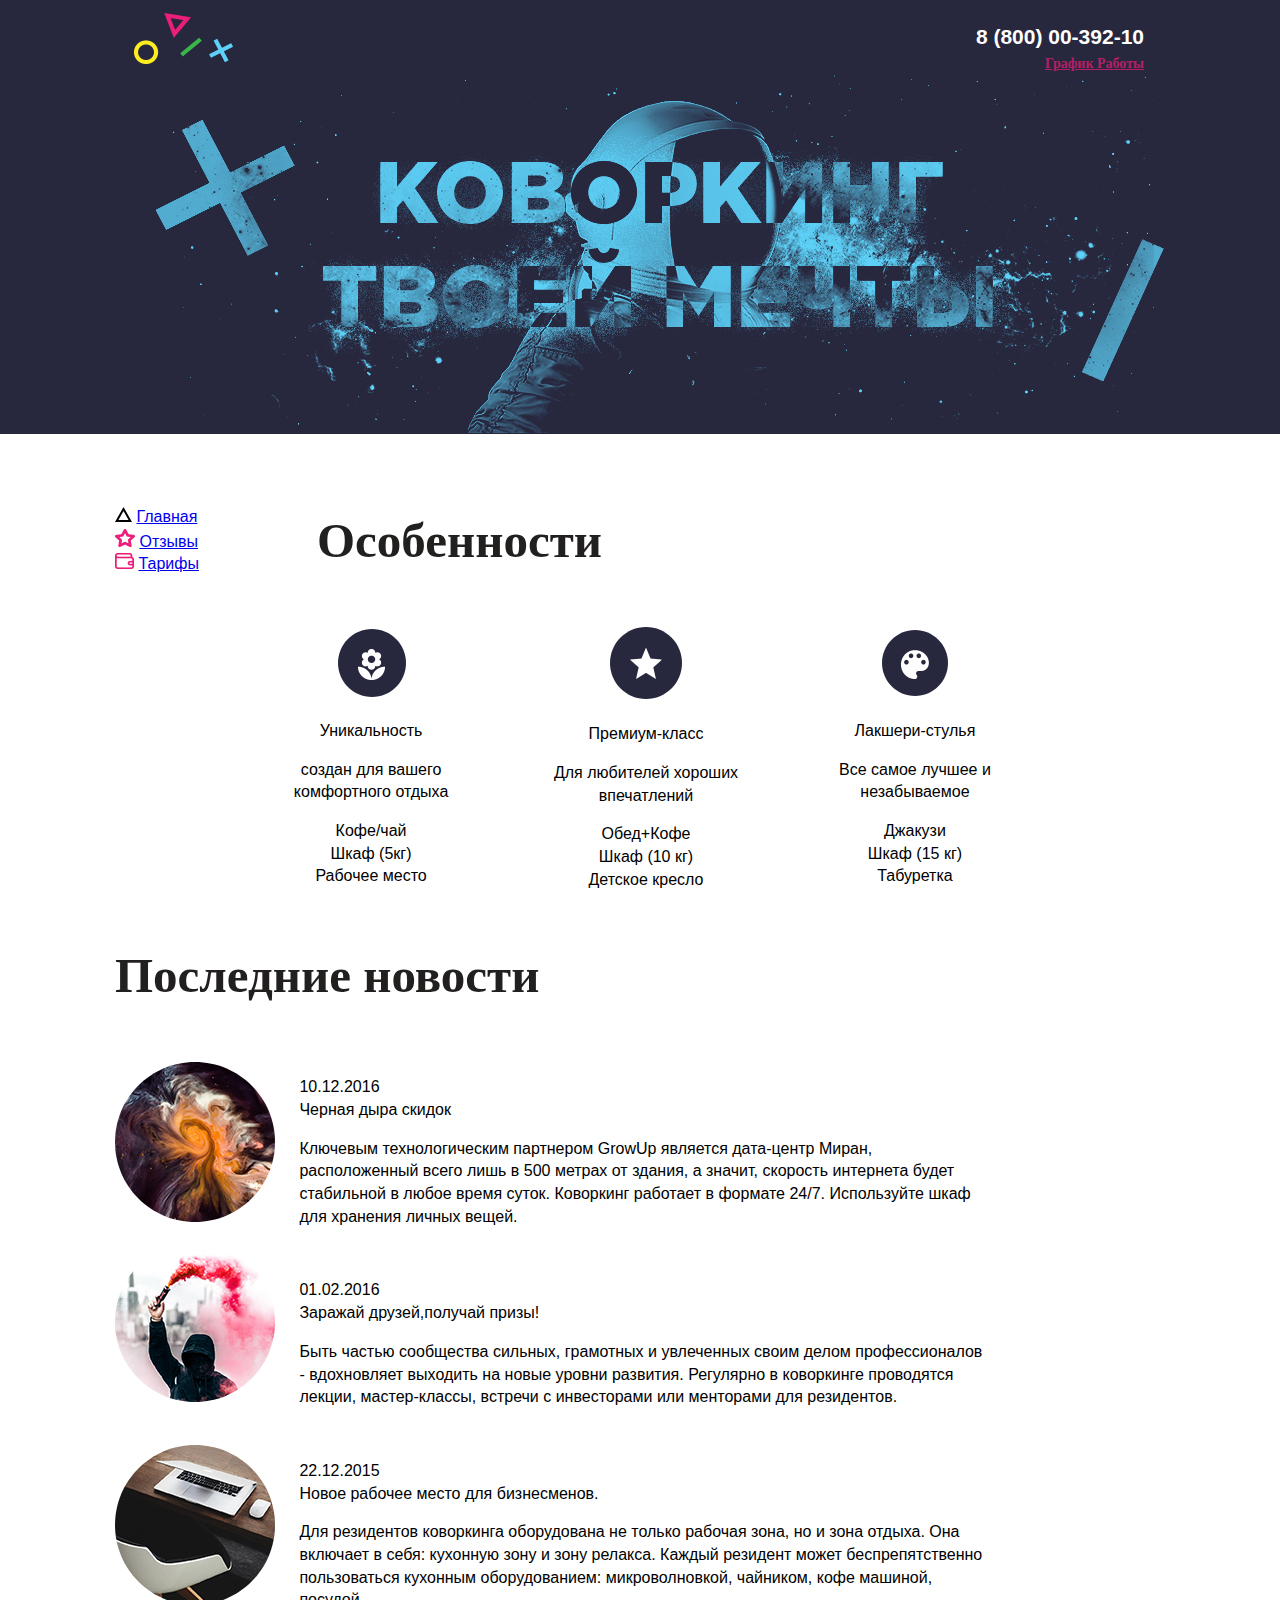
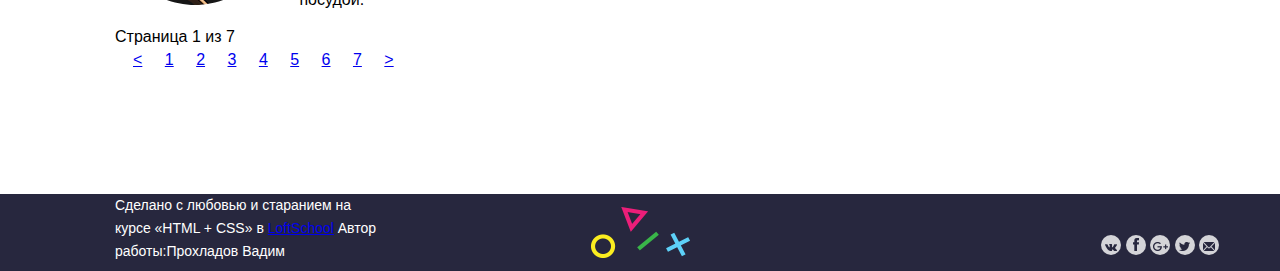
==== index.html @ b380d440 "first commit" ====
<!DOCTYPE html>
<html lang="en">
  <head>
    <meta charset="UTF-8" />
    <meta name="viewport" content="width=device-width, initial-scale=1.0" />
    <meta http-equiv="X-UA-Compatible" content="ie=edge" />
    <link rel="stylesheet" href="./css/main.css" />
    <title>Воркадиум</title>
  </head>

  <body>
    <div class="wrapper">
      <header class="header">
        <div class="container header__container">
          <a href="#" class="logo">
            <img class="logo__picture" src="./img/logo.png" alt="" />
          </a>
          <div class="banner">
            <img class="banner__img" src="./img/Banner.png" alt="" />
          </div>
          <div class="contacts">
            <a href="tel:+788000039210" class="contacts__phone"
              >8 (800) 00-392-10</a
            >
            <div class="contacts__wrap">
              <a class="contacts__schedule" href="">График Работы</a>
              <ul class="dropdown"></ul>
            </div>
          </div>
        </div>
      </header>
      <div class="maincontent">
        <div class="container">
          <div class="page-content">
            <div class="features">
              <p class="features__preview">Особенности</p>
              <div class="features__description">
                <div class="features__uniq">
                  <img class="uniq-icon" src="./img/flower (1).png" alt="" />
                  <p class="uniq-text">Уникальность</p>
                  <p>создан для вашего комфортного отдыха</p>
                  <ul class="uniq-list">
                    <li>Кофе/чай</li>
                    <li>Шкаф (5кг)</li>
                    <li>Рабочее место</li>
                  </ul>
                </div>
                <div class="features__prem">
                  <img class="prem-icon" src="./img/star (1).png" alt="" />
                  <p class="prem-text">Премиум-класс</p>
                  <p>Для любителей хороших впечатлений</p>
                  <ul class="prem-list">
                    <li>Обед+Кофе</li>
                    <li>Шкаф (10 кг)</li>
                    <li>Детское кресло</li>
                  </ul>
                </div>
                <div class="features__lux">
                  <img class="lux-icon" src="./img/palit.png" alt="" />
                  <p class="lux-text">Лакшери-стулья</p>
                  <p>Все самое лучшее и незабываемое</p>
                  <ul class="lux-list">
                    <li>Джакузи</li>
                    <li>Шкаф (15 кг)</li>
                    <li>Табуретка</li>
                  </ul>
                </div>
              </div>
            </div>
            <div class="news">
              <h4 class="news__title">Последние новости</h4>
              <ul class="news__list">
                <li class="news__item">
                  <div class="news__img">
                    <img src="/img/Layer_6.png" alt="" class="news__img-pic" />
                  </div>
                  <div class="news__desc">
                    <div class="news__date">10.12.2016</div>
                    <div class="news__preview">Черная дыра скидок</div>
                    <p class="news__desc-text">
                      Ключевым технологическим партнером GrowUp является
                      дата-центр Миран, расположенный всего лишь в 500 метрах от
                      здания, а значит, скорость интернета будет стабильной в
                      любое время суток. Коворкинг работает в формате 24/7.
                      Используйте шкаф для хранения личных вещей.
                    </p>
                  </div>
                </li>
                <li class="news__item">
                  <div class="news__img">
                    <img src="/img/Layer_7.png" alt="" class="news__img-pic" />
                  </div>
                  <div class="news__desc">
                    <div class="news__date">01.02.2016</div>
                    <div class="news__preview">
                      Заражай друзей,получай призы!
                    </div>
                    <p class="news__desc-text">
                      Быть частью сообщества сильных, грамотных и увлеченных
                      своим делом профессионалов - вдохновляет выходить на новые
                      уровни развития. Регулярно в коворкинге проводятся лекции,
                      мастер-классы, встречи с инвесторами или менторами для
                      резидентов.
                    </p>
                  </div>
                </li>
                <li class="news__item">
                  <div class="news_img">
                    <img src="/img/Layer_9.png" alt="" class="news__img-pic" />
                    <div class="news__desc">
                      <div class="news__date">22.12.2015</div>
                      <div class="news__preview">
                        Новое рабочее место для бизнесменов.
                      </div>
                      <p class="news__desc-text">
                        Для резидентов коворкинга оборудована не только рабочая
                        зона, но и зона отдыха. Она включает в себя: кухонную
                        зону и зону релакса. Каждый резидент может
                        беспрепятственно пользоваться кухонным оборудованием:
                        микроволновкой, чайником, кофе машиной, посудой.
                      </p>
                    </div>
                  </div>
                </li>
              </ul>
              <div class="pagination">
                <div class="paginations__display">Страница 1 из 7</div>
                <div class="pagination__control">
                  <ul class="pagination__pages">
                    <li class="pagination__pages-item"><a href="#" class="pagination__prev"> <</a></li>
                    <li class="pagination__pages-item">
                      <a href="#" class="pagination__link">1</a>
                    </li>
                    <li class="pagination__pages-item">
                      <a href="#" class="pagination__link">2</a>
                    </li>
                    <li class="pagination__pages-item">
                      <a href="#" class="pagination__link">3</a>
                    </li>
                    <li class="pagination__pages-item">
                      <a href="#" class="pagination__link">4</a>
                    </li>
                    <li class="pagination__pages-item">
                      <a href="#" class="pagination__link">5</a>
                    </li>
                    <li class="pagination__pages-item">
                      <a href="#" class="pagination__link">6</a>
                    </li>
                    <li class="pagination__pages-item">
                      <a href="#" class="pagination__link">7</a>
                    </li>
                    <li class="pagination__pages-item""><a href="#" class="pagination__next">></a></li>
                  </ul>
                  
                </div>
              </div>
            </div>
          </div>
          <div class="sidebar">
            <ul class="nav">
              <li class="nav__item">
                <img src="./img/main_icon.png" alt="" class="nav__item-pic" />
                <a href="#" class="nav__link">Главная</a>
              </li>
              <li class="nav__item">
                <img src="./img/feed_icon.png" alt="" class="nav__item-pic" />
                <a href="#" class="nav__link">Отзывы</a>
              </li>
              <li class="nav__item">
                <img src="./img/wallet_icon.png" alt="" class="nav__item-pic" />
                <a href="#" class="nav__link">Тарифы</a>
              </li>
            </ul>
          </div>
        </div>
      </div>
      <footer class="footer">
        <div class="container footer__container">
          <div class="footer__logo">
            <img src="./img/logo.png" alt="" class="footer__logo-pic" />
          </div>
          <div class="footer__author">
             <span class="footer__author-text">
                Сделано с любовью и старанием на курсе «HTML + CSS» в
                <a href="https://loftschool.com/">LoftSchool</a>
                Автор работы:<span>Прохладов Вадим</span>
             </span>
          </div>
          <div class="networks">
            <div class="networks__list">
              <a href="https://vk.com/take_me_from_earth" class="networks__link"
                ><img src="/img/vk.png" alt="" class="networks__pic"
              /></a>
            </div>
            <div class="networks__list">
              <a href="www.facebook.com" class="networks__link"
                ><img src="./img/fb.png" alt="" class="networks__pic"
              /></a>
            </div>
            <div class="networks__list">
              <a href="/plus.google.com" class="networks__link"
                ><img src="./img/google.png" alt="" class="networks__pic"
              /></a>
            </div>
            <div class="networks__list">
              <a href="twitter.com" class="networks__link"
                ><img src="./img/twitter.png" alt="" class="networks__pic"
              /></a>
            </div>
            <div class="networks__list">
              <a href="mail.google.com" class="networks__link"
                ><img src="./img/mail.png" alt="" class="networks__pic"
              /></a>
            </div>
          </div>
        </div>
      </footer>
    </div>
  </body>
</html>
---- css/main.css ----
@font-face {
    font-family: 'Gotham Pro';
    src: url('./fonts/subset-GothamPro-Light.woff2') format('woff2'),
        url('./fonts/subset-GothamPro-Light.woff') format('woff');
    font-weight: 300;
    font-style: normal;
}

@font-face {
    font-family: 'Gotham Pro';
    src: url('./fonts/subset-GothamPro-Bold.woff2') format('woff2'),
        url('./fonts/subset-GothamPro-Bold.woff') format('woff');
    font-weight: bold;
    font-style: normal;
}

@font-face {
    font-family: 'Gotham Pro';
    src: url('./fonts/subset-GothamPro-LightItalic.woff2') format('woff2'),
        url('./fonts/subset-GothamPro-LightItalic.woff') format('woff');
    font-weight: 300;
    font-style: italic;
}

body {
    margin: 0;
    font-family: 'Gotham Pro', Helvetica, sans-serif;
    line-height: 1.42;
}

ul {
    margin: 0;
    padding: 0;
}

ul li {
    list-style: none;
}

.wrapper {
    min-width: 1100px;
}

.container {
    width: 1050px;
    margin: 0 auto;
    -webkit-font-smoothing: antialiased;
    -moz-osx-font-smoothing: grayscale;
    position: relative;
}

.header {
    background: #27273e;
    margin-bottom: 72px;
}

.header__container {
    position: relative;
    height: 434px;
}

.logo {
    display: inline-block;
    position: absolute;
    left: 19px;
    top: 13px;
    z-index: 10;
}

.banner {
    position: absolute;
    top: 75px;
}

.contacts {
    position: absolute;
    right: 21px;
    top: 22px;
    text-align: right;
}


.contacts__phone {
    font-size: 21px;
    color: #fff;
    text-decoration: none;
    font-weight: bold;
    text-transform: uppercase;

}

.contacts__schedule {
    font-size: 14px;
    font-weight: bold;
    font-family: 'Open Sans';
    color: #ec1e79;
    opacity: .7;
    text-decoration: underline;
}


.features__description {
    text-align: center;
}


.features__preview {
    color: #221f1f;
    font-family: "Gotham Pro";
    font-size: 49px;
    font-weight: 700;
    margin-left: 202px;
}


.features__uniq {
    display: inline-block;
    width: 194px;
    vertical-align: middle;
}

.features__prem {
    display: inline-block;
    width: 207px;
    margin-left: 70px;
    vertical-align: middle;
}

.features__lux {
    display: inline-block;
    width: 182px;
    margin-left: 70px;
    vertical-align: middle;
}

.sidebar {
    display: inline-block;
    width: 20%;
    position: absolute;
    left: 0;
    top: 0;
}

.news {
    width: 880px;

}

.news__title {
    height: 40px;
    color: #221f1f;
    font-family: "Gotham Pro";
    font-size: 49px;
    font-weight: 700;
    line-height: 38px;
}

.news__img {
    display: inline-block;
    width: 160px;
    height: 160px;
}

.news__desc {
    display: inline-block;
    width: 685px;
    height: 166px;
    margin-left: 20px;
}

.pagination {
    margin-bottom: 123px;
}


.pagination__prev {
    display: inline-block;
}

.pagination__pages-item {
    display: inline-block;
    padding-left: 18px;
}


.footer {
    background: #27273e;
}

.footer__container {
    height: 77px;
    position: relative;
}

.networks {
    position: absolute;
    right: -54px;
    top: 41px;
    text-align: center;
}

.networks__list {
    display: inline-block;
    background: #d4d4d8;
    border-radius: 20px;
    -webkit-border-radius: 20px;
    -moz-border-radius: 20px;
    -ms-border-radius: 20px;
    -o-border-radius: 20px;
    ;
    width: 20px;
    height: 20px;
}

.footer__logo {
    position: absolute;
    width: 99px;
    height: 51px;
    top: 0;
    bottom: 0;
    margin: auto;
    position: absolute;
    left: 0;
    right: 0;
}

.footer__author {
    position: absolute;
    width: 264px;
    height: 48px;
    display: inline-block;
    

}

.footer__author-text {
    color: #ffff;
    font-size: 14px;
}
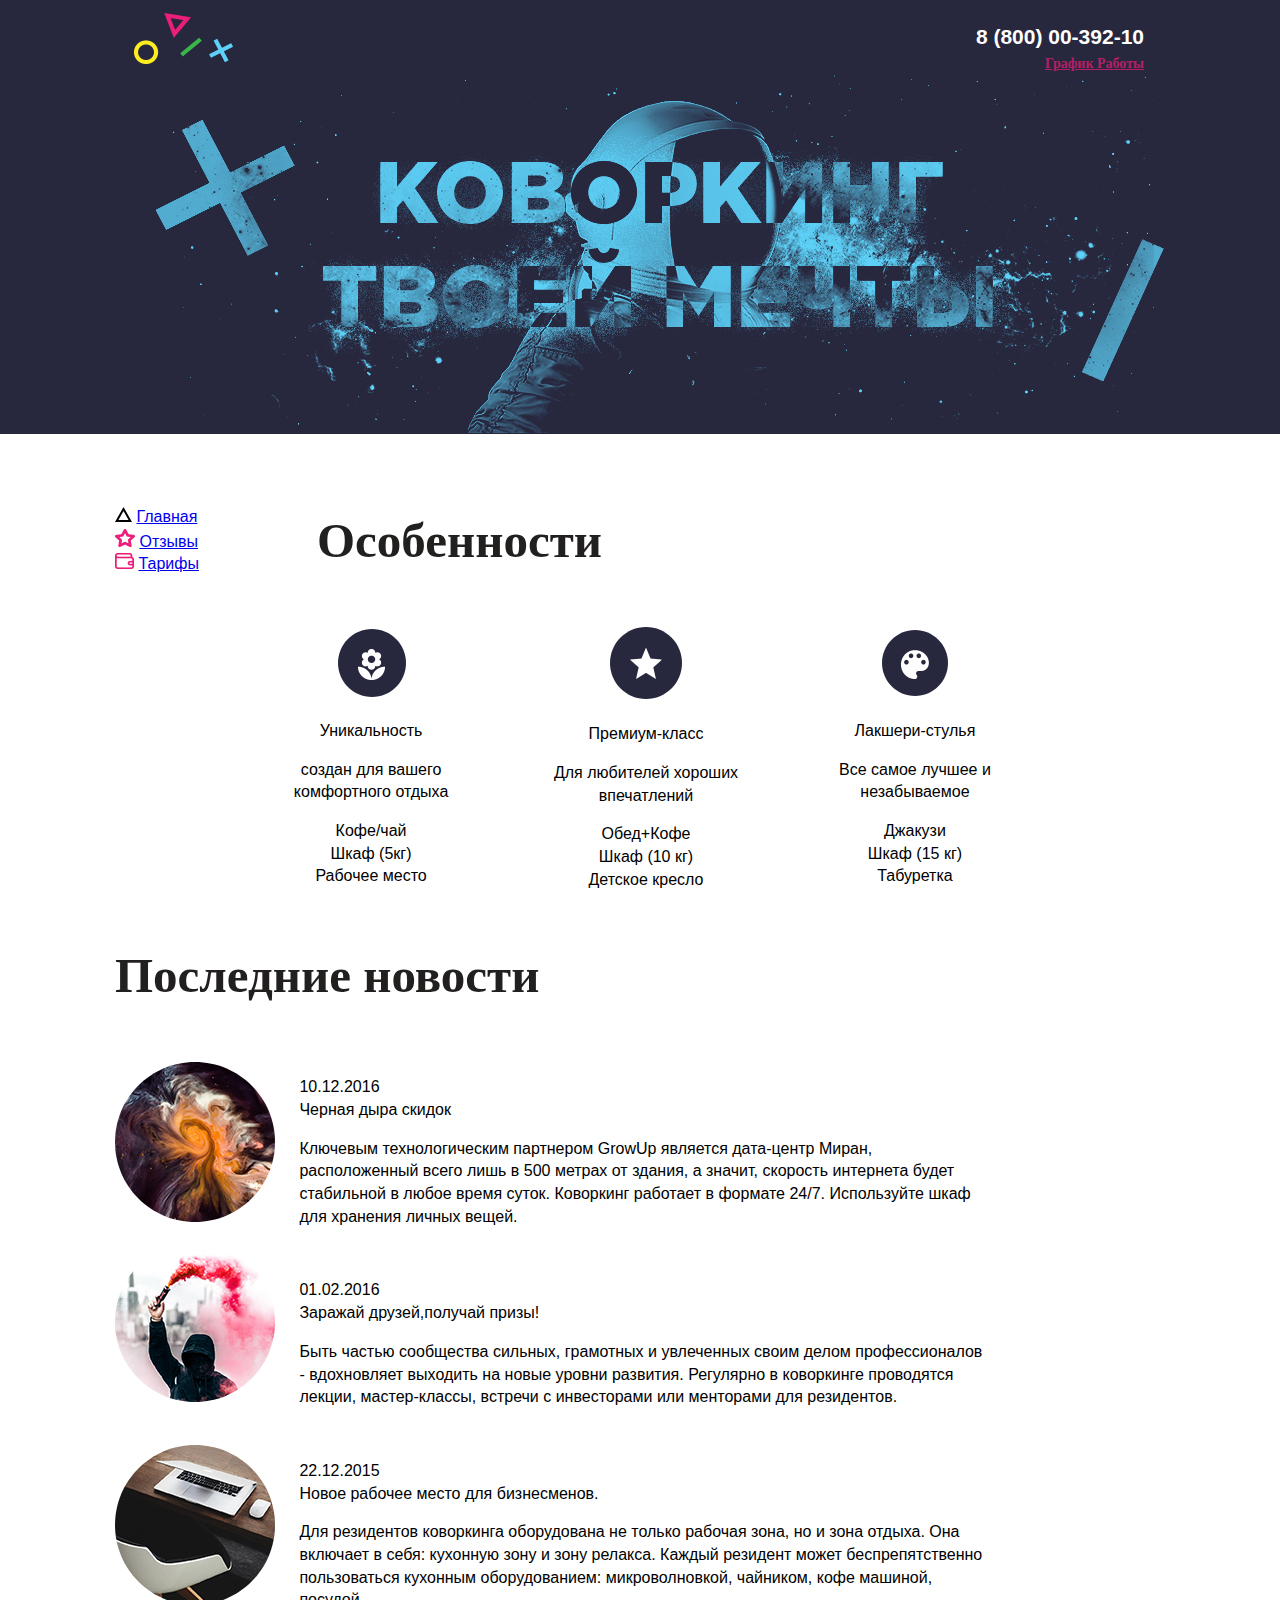
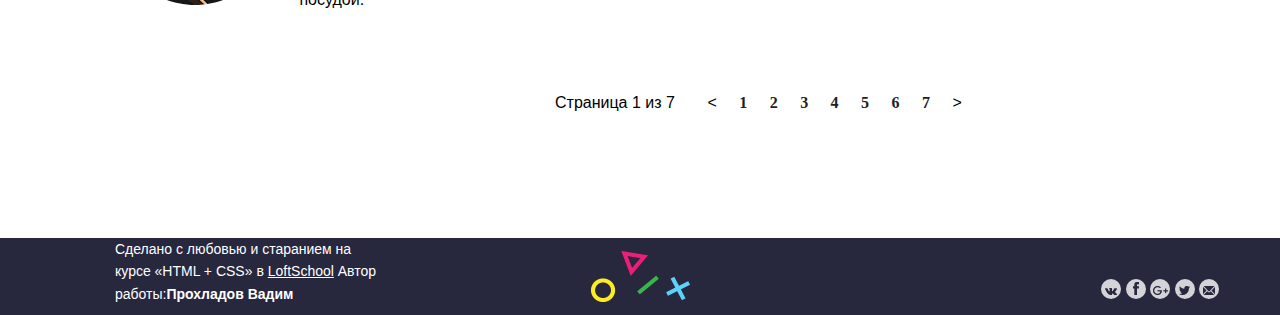
==== commit 11c9febf: "third commit" ====
--- a/index.html
+++ b/index.html
@@ -72,7 +72,7 @@
               <ul class="news__list">
                 <li class="news__item">
                   <div class="news__img">
-                    <img src="/img/Layer_6.png" alt="" class="news__img-pic" />
+                    <img src="./img/Layer_6.png" alt="" class="news__img-pic" />
                   </div>
                   <div class="news__desc">
                     <div class="news__date">10.12.2016</div>
@@ -88,7 +88,7 @@
                 </li>
                 <li class="news__item">
                   <div class="news__img">
-                    <img src="/img/Layer_7.png" alt="" class="news__img-pic" />
+                    <img src="./img/Layer_7.png" alt="" class="news__img-pic" />
                   </div>
                   <div class="news__desc">
                     <div class="news__date">01.02.2016</div>
@@ -106,7 +106,7 @@
                 </li>
                 <li class="news__item">
                   <div class="news_img">
-                    <img src="/img/Layer_9.png" alt="" class="news__img-pic" />
+                    <img src="./img/Layer_9.png" alt="" class="news__img-pic" />
                     <div class="news__desc">
                       <div class="news__date">22.12.2015</div>
                       <div class="news__preview">
@@ -182,8 +182,8 @@
           <div class="footer__author">
              <span class="footer__author-text">
                 Сделано с любовью и старанием на курсе «HTML + CSS» в
-                <a href="https://loftschool.com/">LoftSchool</a>
-                Автор работы:<span>Прохладов Вадим</span>
+                <a href="https://loftschool.com/" class="footer__link">LoftSchool</a>
+                Автор работы:<span class="author">Прохладов Вадим</span>
              </span>
           </div>
           <div class="networks">
--- a/css/main.css
+++ b/css/main.css
@@ -169,17 +169,51 @@
 }
 
 .pagination {
-    margin-bottom: 123px;
+    margin: 66px 50% 123px;
+    width: 450px;
 }
 
 
 .pagination__prev {
     display: inline-block;
-}
+    text-decoration: none;
+    color: #000;
+}
+
+.pagination__next {
+    text-decoration: none;
+    color: #000;
+}
+
+
+.pagination__control {
+    width: 280px;
+    display: inline-block;
+    margin: auto;
+}
+
+
+
+.paginations__display {
+    width: 130px;
+    margin: auto;
+    display: inline-block;
+}
+
+
+
 
 .pagination__pages-item {
     display: inline-block;
     padding-left: 18px;
+}
+
+.pagination__link {
+    text-decoration: none;
+    font-family: Roboto;
+    color: #221f1f;
+    font-weight: 700;
+    line-height: 21px;
 }
 
 
@@ -229,11 +263,21 @@
     width: 264px;
     height: 48px;
     display: inline-block;
-    
+
 
 }
 
 .footer__author-text {
     color: #ffff;
     font-size: 14px;
+    line-height: 18px;
+    font-weight: 300;
+}
+
+.footer__link {
+    color: #fff;
+}
+
+.author {
+    font-weight: 700;
 }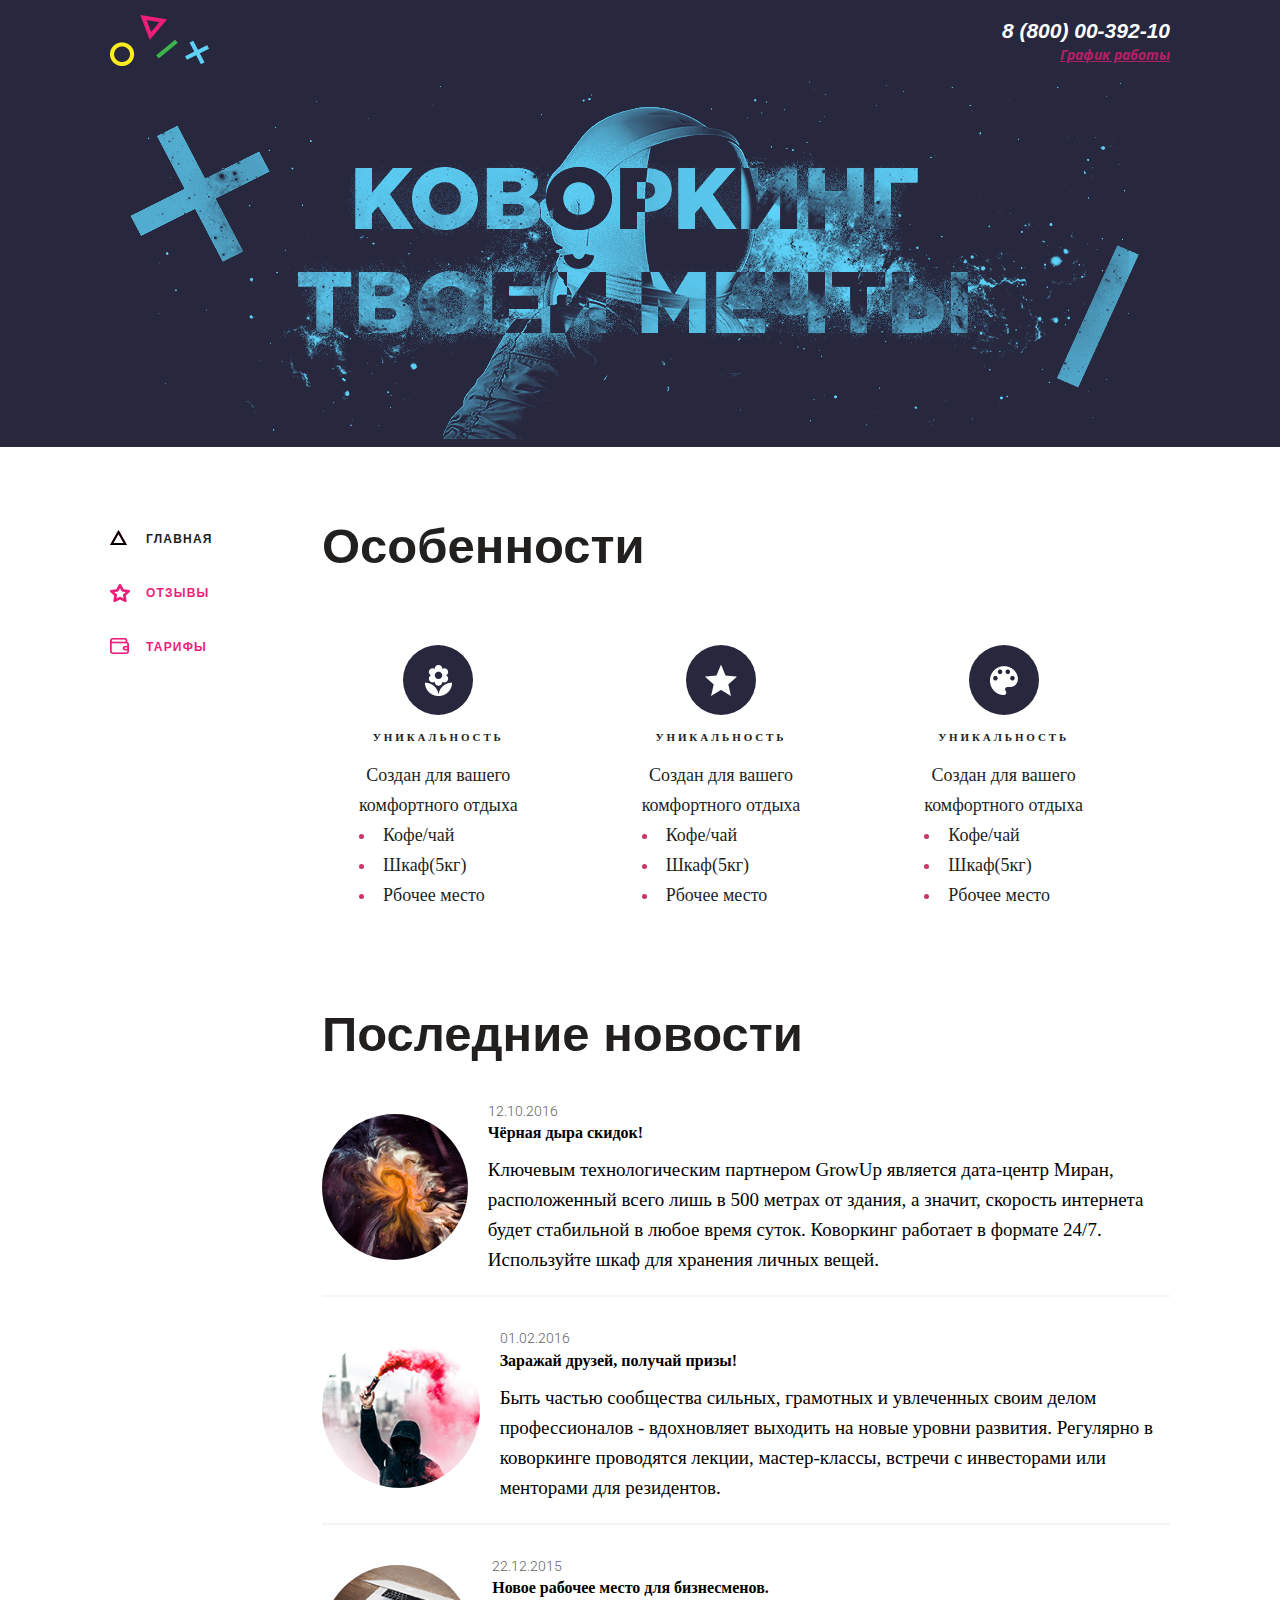
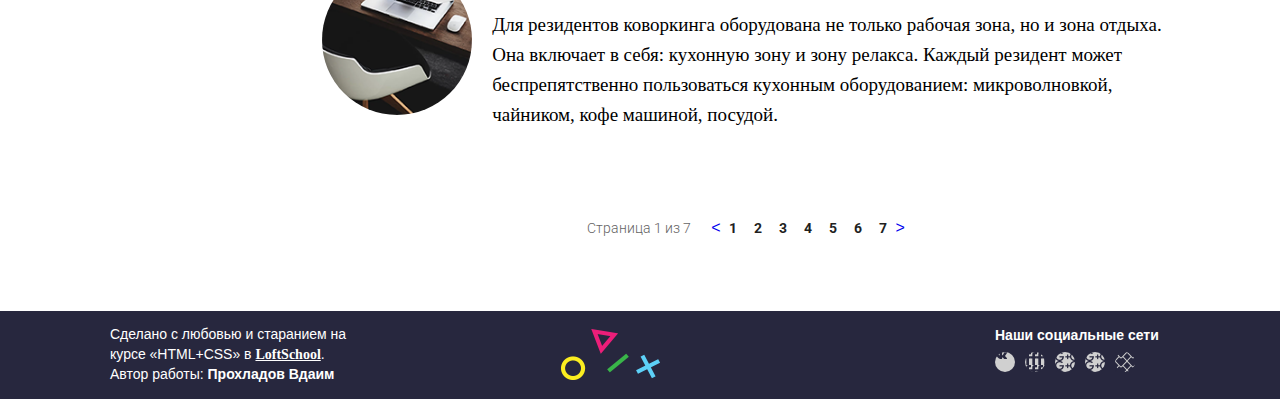
==== commit 9fef904a: "all commit" ====
--- a/index.html
+++ b/index.html
@@ -5,213 +5,317 @@
     <meta name="viewport" content="width=device-width, initial-scale=1.0" />
     <meta http-equiv="X-UA-Compatible" content="ie=edge" />
     <link rel="stylesheet" href="./css/main.css" />
+    <link
+      href="https://fonts.googleapis.com/css?family=Open+Sans:400,700|Roboto:300,400,700&amp;subset=cyrillic-ext"
+      rel="stylesheet"
+    />
+
     <title>Воркадиум</title>
   </head>
 
   <body>
     <div class="wrapper">
-      <header class="header">
-        <div class="container header__container">
-          <a href="#" class="logo">
-            <img class="logo__picture" src="./img/logo.png" alt="" />
-          </a>
+      <div class="wrapper__content">
+        <!--HEADER-->
+        <header class="header">
+          <div class="container header__container">
+            <a href="#" class="logo"><img src="./img/logo.png" alt=""/></a>
+            <address class="contacts">
+              <a href="tel:8 (800)00-392-10" class="contacts__phone"
+                >8 (800) 00-392-10</a
+              >
+              <a href="#" class="contacts__schedule">График работы</a>
+            </address>
+          </div>
+        </header>
+        <!--MANIN-->
+        <main class="maincontent">
+          <!--BANNER-->
           <div class="banner">
-            <img class="banner__img" src="./img/Banner.png" alt="" />
-          </div>
-          <div class="contacts">
-            <a href="tel:+788000039210" class="contacts__phone"
-              >8 (800) 00-392-10</a
-            >
-            <div class="contacts__wrap">
-              <a class="contacts__schedule" href="">График Работы</a>
-              <ul class="dropdown"></ul>
-            </div>
-          </div>
-        </div>
-      </header>
-      <div class="maincontent">
-        <div class="container">
-          <div class="page-content">
-            <div class="features">
-              <p class="features__preview">Особенности</p>
-              <div class="features__description">
-                <div class="features__uniq">
-                  <img class="uniq-icon" src="./img/flower (1).png" alt="" />
-                  <p class="uniq-text">Уникальность</p>
-                  <p>создан для вашего комфортного отдыха</p>
-                  <ul class="uniq-list">
-                    <li>Кофе/чай</li>
-                    <li>Шкаф (5кг)</li>
-                    <li>Рабочее место</li>
-                  </ul>
-                </div>
-                <div class="features__prem">
-                  <img class="prem-icon" src="./img/star (1).png" alt="" />
-                  <p class="prem-text">Премиум-класс</p>
-                  <p>Для любителей хороших впечатлений</p>
-                  <ul class="prem-list">
-                    <li>Обед+Кофе</li>
-                    <li>Шкаф (10 кг)</li>
-                    <li>Детское кресло</li>
-                  </ul>
-                </div>
-                <div class="features__lux">
-                  <img class="lux-icon" src="./img/palit.png" alt="" />
-                  <p class="lux-text">Лакшери-стулья</p>
-                  <p>Все самое лучшее и незабываемое</p>
-                  <ul class="lux-list">
-                    <li>Джакузи</li>
-                    <li>Шкаф (15 кг)</li>
-                    <li>Табуретка</li>
-                  </ul>
-                </div>
-              </div>
-            </div>
-            <div class="news">
-              <h4 class="news__title">Последние новости</h4>
-              <ul class="news__list">
-                <li class="news__item">
-                  <div class="news__img">
-                    <img src="./img/Layer_6.png" alt="" class="news__img-pic" />
-                  </div>
-                  <div class="news__desc">
-                    <div class="news__date">10.12.2016</div>
-                    <div class="news__preview">Черная дыра скидок</div>
-                    <p class="news__desc-text">
-                      Ключевым технологическим партнером GrowUp является
-                      дата-центр Миран, расположенный всего лишь в 500 метрах от
-                      здания, а значит, скорость интернета будет стабильной в
-                      любое время суток. Коворкинг работает в формате 24/7.
-                      Используйте шкаф для хранения личных вещей.
-                    </p>
-                  </div>
-                </li>
-                <li class="news__item">
-                  <div class="news__img">
-                    <img src="./img/Layer_7.png" alt="" class="news__img-pic" />
-                  </div>
-                  <div class="news__desc">
-                    <div class="news__date">01.02.2016</div>
-                    <div class="news__preview">
-                      Заражай друзей,получай призы!
-                    </div>
-                    <p class="news__desc-text">
-                      Быть частью сообщества сильных, грамотных и увлеченных
-                      своим делом профессионалов - вдохновляет выходить на новые
-                      уровни развития. Регулярно в коворкинге проводятся лекции,
-                      мастер-классы, встречи с инвесторами или менторами для
-                      резидентов.
-                    </p>
-                  </div>
-                </li>
-                <li class="news__item">
-                  <div class="news_img">
-                    <img src="./img/Layer_9.png" alt="" class="news__img-pic" />
-                    <div class="news__desc">
-                      <div class="news__date">22.12.2015</div>
-                      <div class="news__preview">
+            <img src="./img/Banner.png" alt="" class="banner_pic" />
+          </div>
+          <!--CONTENT-->
+          <div class="container main__container">
+            <!--SIDEBAR-->
+            <aside class="sidebar">
+              <nav class="main-nav">
+                <ul class="main-nav__menu">
+                  <li class="main-nav__item active">
+                    <a
+                      href="index.html"
+                      class="main-nav__link main-nav__icon main-nav__icon--main"
+                    >
+                      Главная</a
+                    >
+                  </li>
+                  <li class="main-nav__item">
+                    <a
+                      href="comments.html"
+                      class="main-nav__link main-nav__icon main-nav__icon--feed"
+                      >Отзывы</a
+                    >
+                  </li>
+                  <li class="main-nav__item">
+                    <a
+                      href="price.html"
+                      class="main-nav__link main-nav__icon main-nav__icon--wallet"
+                      >Тарифы</a
+                    >
+                  </li>
+                </ul>
+              </nav>
+            </aside>
+            <div class="page-content">
+              <!--FEATURES-->
+              <section class=" features">
+                <h2 class="section-title">Особенности</h2>
+                <ul class="features__options">
+                  <!--LIST1-->
+                  <li class="features__list">
+                    <div class="features__icon">
+                      <img
+                        src="./img/flower.png"
+                        alt="flower"
+                        class="features__icon-pic"
+                      />
+                    </div>
+                    <div class="features__desc">
+                      <h4 class="features__desc-title">Уникальность</h4>
+                      <div class="features__desc-text">
+                        <p class="features__desc-paragraph">
+                          Создан для вашего
+                        </p>
+                        <p class="features__desc-paragraph">
+                          комфортного отдыха
+                        </p>
+                        <ul class="features__desc-list">
+                          <li class="features__desc-item">
+                            <span>Кофе/чай</span>
+                          </li>
+                          <li class="features__desc-item">
+                            <span>Шкаф(5кг)</span>
+                          </li>
+                          <li class="features__desc-item">
+                            <span>Рбочее место</span>
+                          </li>
+                        </ul>
+                      </div>
+                    </div>
+                  </li>
+                  <!--LIST2-->
+                  <li class="features__list">
+                    <div class="features__icon">
+                      <img
+                        src="./img/mark-as-favorite-star.png"
+                        alt="flower"
+                        class="features__icon-pic"
+                      />
+                    </div>
+                    <div class="features__desc">
+                      <h4 class="features__desc-title">Уникальность</h4>
+                      <div class="features__desc-text">
+                        <p class="features__desc-paragraph">
+                          Создан для вашего
+                        </p>
+                        <p class="features__desc-paragraph">
+                          комфортного отдыха
+                        </p>
+                        <ul class="features__desc-list">
+                          <li class="features__desc-item">
+                            <span>Кофе/чай</span>
+                          </li>
+                          <li class="features__desc-item">
+                            <span>Шкаф(5кг)</span>
+                          </li>
+                          <li class="features__desc-item">
+                            <span>Рбочее место</span>
+                          </li>
+                        </ul>
+                      </div>
+                    </div>
+                  </li>
+                  <!--LIST3-->
+                  <li class="features__list">
+                    <div class="features__icon">
+                      <img
+                        src="./img/painter-palette.png"
+                        alt="flower"
+                        class="features__icon-pic"
+                      />
+                    </div>
+                    <div class="features__desc">
+                      <h4 class="features__desc-title">Уникальность</h4>
+                      <div class="features__desc-text">
+                        <p class="features__desc-paragraph">
+                          Создан для вашего
+                        </p>
+                        <p class="features__desc-paragraph">
+                          комфортного отдыха
+                        </p>
+                        <ul class="features__desc-list">
+                          <li class="features__desc-item">
+                            <span>Кофе/чай</span>
+                          </li>
+                          <li class="features__desc-item">
+                            <span>Шкаф(5кг)</span>
+                          </li>
+                          <li class="features__desc-item">
+                            <span>Рбочее место</span>
+                          </li>
+                        </ul>
+                      </div>
+                    </div>
+                  </li>
+                </ul>
+              </section>
+              <!--NEWS-->
+              <section class="news">
+                <h2 class="section-title">Последние новости</h2>
+                <ul class="news__list">
+                  <!--NESWLIST1-->
+                  <li class="news__item">
+                    <div class="news__avatar">
+                      <img
+                        src="./img/Layer 6.png"
+                        alt="black hole"
+                        class="news__avatar-pic"
+                      />
+                    </div>
+                    <article class="news__desc">
+                      <time class="news__time">12.10.2016</time>
+                      <h4 class="news__name">Чёрная дыра скидок!</h4>
+                      <p class="news__text">
+                        Ключевым технологическим партнером GrowUp является
+                        дата-центр Миран, расположенный всего лишь в 500 метрах
+                        от здания, а значит, скорость интернета будет стабильной
+                        в любое время суток. Коворкинг работает в формате 24/7.
+                        Используйте шкаф для хранения личных вещей.
+                      </p>
+                    </article>
+                  </li>
+                  <!--NESWLIST2-->
+                  <li class="news__item">
+                    <div class="news__avatar">
+                      <img
+                        src="./img/Layer 7.png"
+                        alt="black hole"
+                        class="news__avatar-pic"
+                      />
+                    </div>
+                    <article class="news__desc">
+                      <time class="news__time">01.02.2016</time>
+                      <h4 class="news__name">Заражай друзей, получай призы!</h4>
+                      <p class="news__text">
+                        Быть частью сообщества сильных, грамотных и увлеченных
+                        своим делом профессионалов - вдохновляет выходить на
+                        новые уровни развития. Регулярно в коворкинге проводятся
+                        лекции, мастер-классы, встречи с инвесторами или
+                        менторами для резидентов.
+                      </p>
+                    </article>
+                  </li>
+                  <!--NESWLIST3-->
+                  <li class="news__item">
+                    <div class="news__avatar">
+                      <img
+                        src="./img/Layer 9.png"
+                        alt="black hole"
+                        class="news__avatar-pic"
+                      />
+                    </div>
+                    <article class="news__desc">
+                      <time class="news__time">22.12.2015</time>
+                      <h4 class="news__name">
                         Новое рабочее место для бизнесменов.
-                      </div>
-                      <p class="news__desc-text">
+                      </h4>
+                      <p class="news__text">
                         Для резидентов коворкинга оборудована не только рабочая
                         зона, но и зона отдыха. Она включает в себя: кухонную
                         зону и зону релакса. Каждый резидент может
                         беспрепятственно пользоваться кухонным оборудованием:
                         микроволновкой, чайником, кофе машиной, посудой.
                       </p>
-                    </div>
-                  </div>
-                </li>
-              </ul>
-              <div class="pagination">
-                <div class="paginations__display">Страница 1 из 7</div>
-                <div class="pagination__control">
-                  <ul class="pagination__pages">
-                    <li class="pagination__pages-item"><a href="#" class="pagination__prev"> <</a></li>
-                    <li class="pagination__pages-item">
-                      <a href="#" class="pagination__link">1</a>
-                    </li>
-                    <li class="pagination__pages-item">
-                      <a href="#" class="pagination__link">2</a>
-                    </li>
-                    <li class="pagination__pages-item">
-                      <a href="#" class="pagination__link">3</a>
-                    </li>
-                    <li class="pagination__pages-item">
-                      <a href="#" class="pagination__link">4</a>
-                    </li>
-                    <li class="pagination__pages-item">
-                      <a href="#" class="pagination__link">5</a>
-                    </li>
-                    <li class="pagination__pages-item">
-                      <a href="#" class="pagination__link">6</a>
-                    </li>
-                    <li class="pagination__pages-item">
-                      <a href="#" class="pagination__link">7</a>
-                    </li>
-                    <li class="pagination__pages-item""><a href="#" class="pagination__next">></a></li>
+                    </article>
+                  </li>
+                </ul>
+              </section>
+              <!--PAGINATION-->
+              <section class="pagination">
+                <nav class="news-nav">
+                  <span class="news-nav__page">Страница 1 из 7</span>
+                  <a href="#" class="news-nav__prev"><</a>
+                  <ul class="news-nav__list">
+                    <li class="news-nav__item">
+                      <a href="#" class="news-nav__link">1</a>
+                    </li>
+                    <li class="news-nav__item">
+                      <a href="#" class="news-nav__link">2</a>
+                    </li>
+                    <li class="news-nav__item">
+                      <a href="#" class="news-nav__link">3</a>
+                    </li>
+                    <li class="news-nav__item">
+                      <a href="#" class="news-nav__link">4</a>
+                    </li>
+                    <li class="news-nav__item">
+                      <a href="#" class="news-nav__link">5</a>
+                    </li>
+                    <li class="news-nav__item">
+                      <a href="#" class="news-nav__link">6</a>
+                    </li>
+                    <li class="news-nav__item">
+                      <a href="" class="news-nav__link">7</a>
+                    </li>
                   </ul>
-                  
-                </div>
-              </div>
+                  <a href="#" class="news-nav__next">></a>
+                </nav>
+              </section>
             </div>
           </div>
-          <div class="sidebar">
-            <ul class="nav">
-              <li class="nav__item">
-                <img src="./img/main_icon.png" alt="" class="nav__item-pic" />
-                <a href="#" class="nav__link">Главная</a>
-              </li>
-              <li class="nav__item">
-                <img src="./img/feed_icon.png" alt="" class="nav__item-pic" />
-                <a href="#" class="nav__link">Отзывы</a>
-              </li>
-              <li class="nav__item">
-                <img src="./img/wallet_icon.png" alt="" class="nav__item-pic" />
-                <a href="#" class="nav__link">Тарифы</a>
-              </li>
-            </ul>
-          </div>
-        </div>
+        </main>
       </div>
+      <!--FOOTER-->
       <footer class="footer">
         <div class="container footer__container">
+          <div class="footer--text">
+            Сделано с любовью и старанием на курсе «HTML+CSS» в
+            <a href="https://loftschool.com/" class="LoftSchool">LoftSchool</a>.
+            Автор работы: <b>Прохладов Вдаим</b>
+          </div>
           <div class="footer__logo">
-            <img src="./img/logo.png" alt="" class="footer__logo-pic" />
-          </div>
-          <div class="footer__author">
-             <span class="footer__author-text">
-                Сделано с любовью и старанием на курсе «HTML + CSS» в
-                <a href="https://loftschool.com/" class="footer__link">LoftSchool</a>
-                Автор работы:<span class="author">Прохладов Вадим</span>
-             </span>
-          </div>
-          <div class="networks">
-            <div class="networks__list">
-              <a href="https://vk.com/take_me_from_earth" class="networks__link"
-                ><img src="/img/vk.png" alt="" class="networks__pic"
-              /></a>
-            </div>
-            <div class="networks__list">
-              <a href="www.facebook.com" class="networks__link"
-                ><img src="./img/fb.png" alt="" class="networks__pic"
-              /></a>
-            </div>
-            <div class="networks__list">
-              <a href="/plus.google.com" class="networks__link"
-                ><img src="./img/google.png" alt="" class="networks__pic"
-              /></a>
-            </div>
-            <div class="networks__list">
-              <a href="twitter.com" class="networks__link"
-                ><img src="./img/twitter.png" alt="" class="networks__pic"
-              /></a>
-            </div>
-            <div class="networks__list">
-              <a href="mail.google.com" class="networks__link"
-                ><img src="./img/mail.png" alt="" class="networks__pic"
-              /></a>
-            </div>
+            <a href="#" class="logo">
+              <img src="img/logo.png" alt="" class="logo__pic" />
+            </a>
+          </div>
+          <div class="socials">
+            <div class="socials__text">Наши социальные сети</div>
+            <ul class="social__icons">
+              <li class="social__icon">
+                <a href="#" class="link__vk">
+                  <div class="link__vk--pic"></div>
+                </a>
+              </li>
+              <li class="social__icon">
+                <a href="#" class="social-link">
+                  <div class="link__fb--pic"></div>
+                </a>
+              </li>
+              <li class="social__icon">
+                <a href="#" class="social-link">
+                  <div class="link__google--pic"></div>
+                </a>
+              </li>
+              <li class="social__icon">
+                <a href="#" class="social-link">
+                  <div class="link__twitter--pic"></div>
+                </a>
+              </li>
+              <li class="social__icon">
+                <a href="#" class="social-link">
+                  <div class="link__mail--pic"></div>
+                </a>
+              </li>
+            </ul>
           </div>
         </div>
       </footer>
--- a/css/main.css
+++ b/css/main.css
@@ -1,283 +1,36 @@
-@font-face {
-    font-family: 'Gotham Pro';
-    src: url('./fonts/subset-GothamPro-Light.woff2') format('woff2'),
-        url('./fonts/subset-GothamPro-Light.woff') format('woff');
-    font-weight: 300;
-    font-style: normal;
-}
+@import url('./layout/fonts.css');
+@import url('./layout/normalize.css');
+@import url('./layout/base.css');
 
-@font-face {
-    font-family: 'Gotham Pro';
-    src: url('./fonts/subset-GothamPro-Bold.woff2') format('woff2'),
-        url('./fonts/subset-GothamPro-Bold.woff') format('woff');
-    font-weight: bold;
-    font-style: normal;
-}
+@import url('./blocks/header/header.css');
+@import url('./blocks/header/logo.css');
+@import url('./blocks/header/contacts.css');
 
-@font-face {
-    font-family: 'Gotham Pro';
-    src: url('./fonts/subset-GothamPro-LightItalic.woff2') format('woff2'),
-        url('./fonts/subset-GothamPro-LightItalic.woff') format('woff');
-    font-weight: 300;
-    font-style: italic;
-}
+@import url('./blocks/basestyles/maincontent.css');
+@import url('./blocks/Index/banner.css');
+@import url('./blocks/sidebar/sidebar.css');
+@import url('./blocks/sidebar/main-nav.css');
+@import url('./blocks/basestyles/page-content.css');
+@import url('./blocks/Index/features.css');
+@import url('./blocks/basestyles/section-title.css');
+@import url('./blocks/Index/news.css');
+@import url('./blocks/basestyles/paginations.css');
+@import url('./blocks/footer/footer.css');
+@import url('./blocks/footer/footer-text.css');
+@import url('./blocks/footer/footer__logo.css');
+@import url('./blocks/footer/footer_container.css');
+@import url('./blocks/footer/socials.css');
+@import url('./blocks/footer/social__icons.css');
 
-body {
-    margin: 0;
-    font-family: 'Gotham Pro', Helvetica, sans-serif;
-    line-height: 1.42;
-}
+@import url('./blocks/comments/breadcrumbs.css');
+@import url('./blocks/comments/reviews.css');
+@import url('./blocks/comments/reviews__card.css');
+@import url('./blocks/comments/addinational.css');
+@import url('/css/blocks/comments/form.css');
 
-ul {
-    margin: 0;
-    padding: 0;
-}
-
-ul li {
-    list-style: none;
-}
-
-.wrapper {
-    min-width: 1100px;
-}
-
-.container {
-    width: 1050px;
-    margin: 0 auto;
-    -webkit-font-smoothing: antialiased;
-    -moz-osx-font-smoothing: grayscale;
-    position: relative;
-}
-
-.header {
-    background: #27273e;
-    margin-bottom: 72px;
-}
-
-.header__container {
-    position: relative;
-    height: 434px;
-}
-
-.logo {
-    display: inline-block;
-    position: absolute;
-    left: 19px;
-    top: 13px;
-    z-index: 10;
-}
-
-.banner {
-    position: absolute;
-    top: 75px;
-}
-
-.contacts {
-    position: absolute;
-    right: 21px;
-    top: 22px;
-    text-align: right;
-}
-
-
-.contacts__phone {
-    font-size: 21px;
-    color: #fff;
-    text-decoration: none;
-    font-weight: bold;
-    text-transform: uppercase;
-
-}
-
-.contacts__schedule {
-    font-size: 14px;
-    font-weight: bold;
-    font-family: 'Open Sans';
-    color: #ec1e79;
-    opacity: .7;
-    text-decoration: underline;
-}
-
-
-.features__description {
-    text-align: center;
-}
-
-
-.features__preview {
-    color: #221f1f;
-    font-family: "Gotham Pro";
-    font-size: 49px;
-    font-weight: 700;
-    margin-left: 202px;
-}
-
-
-.features__uniq {
-    display: inline-block;
-    width: 194px;
-    vertical-align: middle;
-}
-
-.features__prem {
-    display: inline-block;
-    width: 207px;
-    margin-left: 70px;
-    vertical-align: middle;
-}
-
-.features__lux {
-    display: inline-block;
-    width: 182px;
-    margin-left: 70px;
-    vertical-align: middle;
-}
-
-.sidebar {
-    display: inline-block;
-    width: 20%;
-    position: absolute;
-    left: 0;
-    top: 0;
-}
-
-.news {
-    width: 880px;
-
-}
-
-.news__title {
-    height: 40px;
-    color: #221f1f;
-    font-family: "Gotham Pro";
-    font-size: 49px;
-    font-weight: 700;
-    line-height: 38px;
-}
-
-.news__img {
-    display: inline-block;
-    width: 160px;
-    height: 160px;
-}
-
-.news__desc {
-    display: inline-block;
-    width: 685px;
-    height: 166px;
-    margin-left: 20px;
-}
-
-.pagination {
-    margin: 66px 50% 123px;
-    width: 450px;
-}
-
-
-.pagination__prev {
-    display: inline-block;
-    text-decoration: none;
-    color: #000;
-}
-
-.pagination__next {
-    text-decoration: none;
-    color: #000;
-}
-
-
-.pagination__control {
-    width: 280px;
-    display: inline-block;
-    margin: auto;
-}
-
-
-
-.paginations__display {
-    width: 130px;
-    margin: auto;
-    display: inline-block;
-}
-
-
-
-
-.pagination__pages-item {
-    display: inline-block;
-    padding-left: 18px;
-}
-
-.pagination__link {
-    text-decoration: none;
-    font-family: Roboto;
-    color: #221f1f;
-    font-weight: 700;
-    line-height: 21px;
-}
-
-
-.footer {
-    background: #27273e;
-}
-
-.footer__container {
-    height: 77px;
-    position: relative;
-}
-
-.networks {
-    position: absolute;
-    right: -54px;
-    top: 41px;
-    text-align: center;
-}
-
-.networks__list {
-    display: inline-block;
-    background: #d4d4d8;
-    border-radius: 20px;
-    -webkit-border-radius: 20px;
-    -moz-border-radius: 20px;
-    -ms-border-radius: 20px;
-    -o-border-radius: 20px;
-    ;
-    width: 20px;
-    height: 20px;
-}
-
-.footer__logo {
-    position: absolute;
-    width: 99px;
-    height: 51px;
-    top: 0;
-    bottom: 0;
-    margin: auto;
-    position: absolute;
-    left: 0;
-    right: 0;
-}
-
-.footer__author {
-    position: absolute;
-    width: 264px;
-    height: 48px;
-    display: inline-block;
-
-
-}
-
-.footer__author-text {
-    color: #ffff;
-    font-size: 14px;
-    line-height: 18px;
-    font-weight: 300;
-}
-
-.footer__link {
-    color: #fff;
-}
-
-.author {
-    font-weight: 700;
-}+@import url('/css/blocks/price/price__desc.css');
+@import url('/css/blocks/price/price__img.css');
+@import url('/css/blocks/price/rice__img-title.css');
+@import url('/css/blocks/price/price__desc-title.css');
+@import url('/css/blocks/price/price__desc-text.css');
+@import url('/css/blocks/price/price-blocks.css');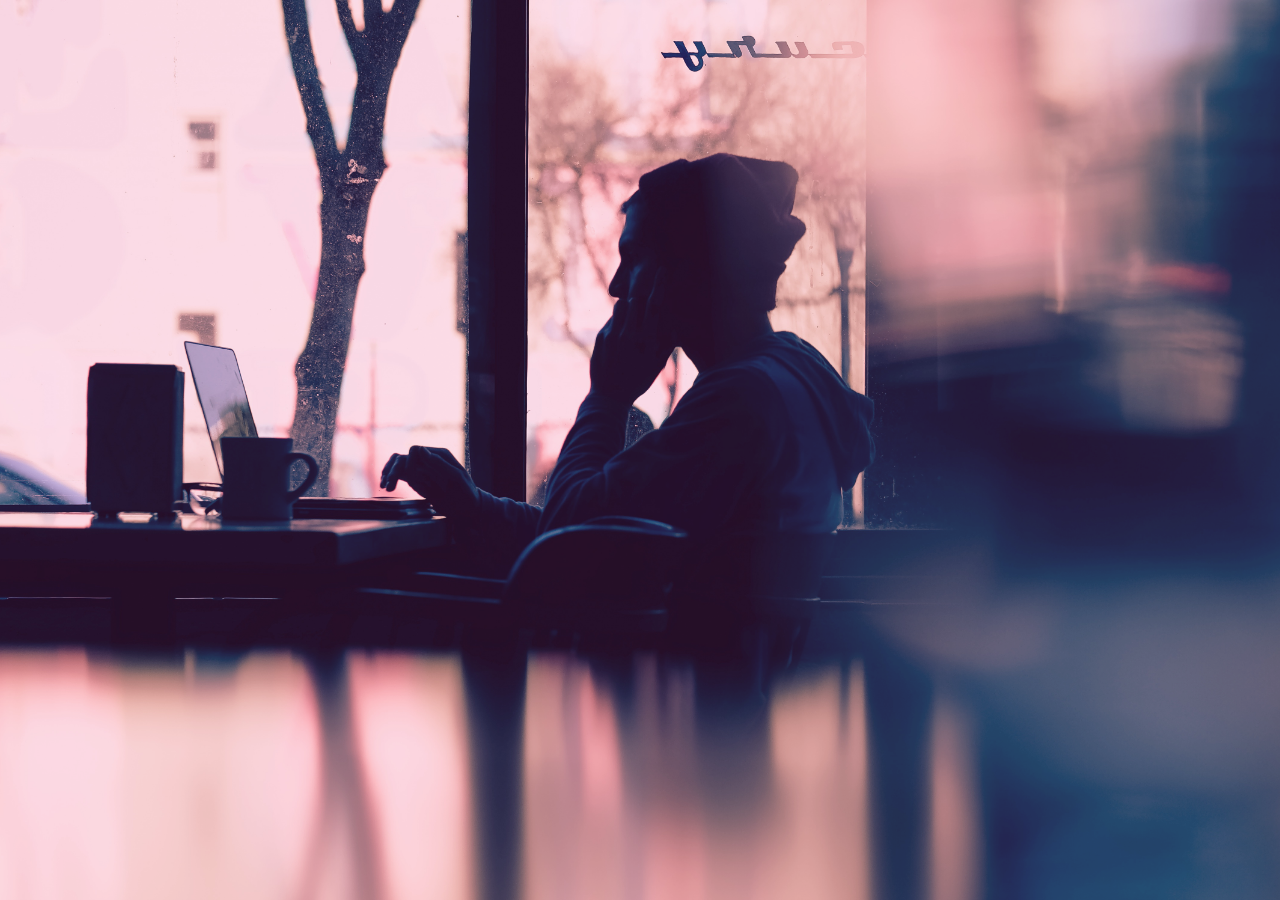
==== commit e29f1f12: "fix commit" ====
--- a/index.html
+++ b/index.html
@@ -1,324 +1,23 @@
 <!DOCTYPE html>
 <html lang="en">
-  <head>
-    <meta charset="UTF-8" />
-    <meta name="viewport" content="width=device-width, initial-scale=1.0" />
-    <meta http-equiv="X-UA-Compatible" content="ie=edge" />
-    <link rel="stylesheet" href="./css/main.css" />
-    <link
-      href="https://fonts.googleapis.com/css?family=Open+Sans:400,700|Roboto:300,400,700&amp;subset=cyrillic-ext"
-      rel="stylesheet"
-    />
-
-    <title>Воркадиум</title>
-  </head>
-
-  <body>
-    <div class="wrapper">
-      <div class="wrapper__content">
-        <!--HEADER-->
-        <header class="header">
-          <div class="container header__container">
-            <a href="#" class="logo"><img src="./img/logo.png" alt=""/></a>
-            <address class="contacts">
-              <a href="tel:8 (800)00-392-10" class="contacts__phone"
-                >8 (800) 00-392-10</a
-              >
-              <a href="#" class="contacts__schedule">График работы</a>
-            </address>
-          </div>
-        </header>
-        <!--MANIN-->
-        <main class="maincontent">
-          <!--BANNER-->
-          <div class="banner">
-            <img src="./img/Banner.png" alt="" class="banner_pic" />
-          </div>
-          <!--CONTENT-->
-          <div class="container main__container">
-            <!--SIDEBAR-->
-            <aside class="sidebar">
-              <nav class="main-nav">
-                <ul class="main-nav__menu">
-                  <li class="main-nav__item active">
-                    <a
-                      href="index.html"
-                      class="main-nav__link main-nav__icon main-nav__icon--main"
-                    >
-                      Главная</a
-                    >
-                  </li>
-                  <li class="main-nav__item">
-                    <a
-                      href="comments.html"
-                      class="main-nav__link main-nav__icon main-nav__icon--feed"
-                      >Отзывы</a
-                    >
-                  </li>
-                  <li class="main-nav__item">
-                    <a
-                      href="price.html"
-                      class="main-nav__link main-nav__icon main-nav__icon--wallet"
-                      >Тарифы</a
-                    >
-                  </li>
-                </ul>
-              </nav>
-            </aside>
-            <div class="page-content">
-              <!--FEATURES-->
-              <section class=" features">
-                <h2 class="section-title">Особенности</h2>
-                <ul class="features__options">
-                  <!--LIST1-->
-                  <li class="features__list">
-                    <div class="features__icon">
-                      <img
-                        src="./img/flower.png"
-                        alt="flower"
-                        class="features__icon-pic"
-                      />
-                    </div>
-                    <div class="features__desc">
-                      <h4 class="features__desc-title">Уникальность</h4>
-                      <div class="features__desc-text">
-                        <p class="features__desc-paragraph">
-                          Создан для вашего
-                        </p>
-                        <p class="features__desc-paragraph">
-                          комфортного отдыха
-                        </p>
-                        <ul class="features__desc-list">
-                          <li class="features__desc-item">
-                            <span>Кофе/чай</span>
-                          </li>
-                          <li class="features__desc-item">
-                            <span>Шкаф(5кг)</span>
-                          </li>
-                          <li class="features__desc-item">
-                            <span>Рбочее место</span>
-                          </li>
-                        </ul>
-                      </div>
-                    </div>
-                  </li>
-                  <!--LIST2-->
-                  <li class="features__list">
-                    <div class="features__icon">
-                      <img
-                        src="./img/mark-as-favorite-star.png"
-                        alt="flower"
-                        class="features__icon-pic"
-                      />
-                    </div>
-                    <div class="features__desc">
-                      <h4 class="features__desc-title">Уникальность</h4>
-                      <div class="features__desc-text">
-                        <p class="features__desc-paragraph">
-                          Создан для вашего
-                        </p>
-                        <p class="features__desc-paragraph">
-                          комфортного отдыха
-                        </p>
-                        <ul class="features__desc-list">
-                          <li class="features__desc-item">
-                            <span>Кофе/чай</span>
-                          </li>
-                          <li class="features__desc-item">
-                            <span>Шкаф(5кг)</span>
-                          </li>
-                          <li class="features__desc-item">
-                            <span>Рбочее место</span>
-                          </li>
-                        </ul>
-                      </div>
-                    </div>
-                  </li>
-                  <!--LIST3-->
-                  <li class="features__list">
-                    <div class="features__icon">
-                      <img
-                        src="./img/painter-palette.png"
-                        alt="flower"
-                        class="features__icon-pic"
-                      />
-                    </div>
-                    <div class="features__desc">
-                      <h4 class="features__desc-title">Уникальность</h4>
-                      <div class="features__desc-text">
-                        <p class="features__desc-paragraph">
-                          Создан для вашего
-                        </p>
-                        <p class="features__desc-paragraph">
-                          комфортного отдыха
-                        </p>
-                        <ul class="features__desc-list">
-                          <li class="features__desc-item">
-                            <span>Кофе/чай</span>
-                          </li>
-                          <li class="features__desc-item">
-                            <span>Шкаф(5кг)</span>
-                          </li>
-                          <li class="features__desc-item">
-                            <span>Рбочее место</span>
-                          </li>
-                        </ul>
-                      </div>
-                    </div>
-                  </li>
-                </ul>
-              </section>
-              <!--NEWS-->
-              <section class="news">
-                <h2 class="section-title">Последние новости</h2>
-                <ul class="news__list">
-                  <!--NESWLIST1-->
-                  <li class="news__item">
-                    <div class="news__avatar">
-                      <img
-                        src="./img/Layer 6.png"
-                        alt="black hole"
-                        class="news__avatar-pic"
-                      />
-                    </div>
-                    <article class="news__desc">
-                      <time class="news__time">12.10.2016</time>
-                      <h4 class="news__name">Чёрная дыра скидок!</h4>
-                      <p class="news__text">
-                        Ключевым технологическим партнером GrowUp является
-                        дата-центр Миран, расположенный всего лишь в 500 метрах
-                        от здания, а значит, скорость интернета будет стабильной
-                        в любое время суток. Коворкинг работает в формате 24/7.
-                        Используйте шкаф для хранения личных вещей.
-                      </p>
-                    </article>
-                  </li>
-                  <!--NESWLIST2-->
-                  <li class="news__item">
-                    <div class="news__avatar">
-                      <img
-                        src="./img/Layer 7.png"
-                        alt="black hole"
-                        class="news__avatar-pic"
-                      />
-                    </div>
-                    <article class="news__desc">
-                      <time class="news__time">01.02.2016</time>
-                      <h4 class="news__name">Заражай друзей, получай призы!</h4>
-                      <p class="news__text">
-                        Быть частью сообщества сильных, грамотных и увлеченных
-                        своим делом профессионалов - вдохновляет выходить на
-                        новые уровни развития. Регулярно в коворкинге проводятся
-                        лекции, мастер-классы, встречи с инвесторами или
-                        менторами для резидентов.
-                      </p>
-                    </article>
-                  </li>
-                  <!--NESWLIST3-->
-                  <li class="news__item">
-                    <div class="news__avatar">
-                      <img
-                        src="./img/Layer 9.png"
-                        alt="black hole"
-                        class="news__avatar-pic"
-                      />
-                    </div>
-                    <article class="news__desc">
-                      <time class="news__time">22.12.2015</time>
-                      <h4 class="news__name">
-                        Новое рабочее место для бизнесменов.
-                      </h4>
-                      <p class="news__text">
-                        Для резидентов коворкинга оборудована не только рабочая
-                        зона, но и зона отдыха. Она включает в себя: кухонную
-                        зону и зону релакса. Каждый резидент может
-                        беспрепятственно пользоваться кухонным оборудованием:
-                        микроволновкой, чайником, кофе машиной, посудой.
-                      </p>
-                    </article>
-                  </li>
-                </ul>
-              </section>
-              <!--PAGINATION-->
-              <section class="pagination">
-                <nav class="news-nav">
-                  <span class="news-nav__page">Страница 1 из 7</span>
-                  <a href="#" class="news-nav__prev"><</a>
-                  <ul class="news-nav__list">
-                    <li class="news-nav__item">
-                      <a href="#" class="news-nav__link">1</a>
-                    </li>
-                    <li class="news-nav__item">
-                      <a href="#" class="news-nav__link">2</a>
-                    </li>
-                    <li class="news-nav__item">
-                      <a href="#" class="news-nav__link">3</a>
-                    </li>
-                    <li class="news-nav__item">
-                      <a href="#" class="news-nav__link">4</a>
-                    </li>
-                    <li class="news-nav__item">
-                      <a href="#" class="news-nav__link">5</a>
-                    </li>
-                    <li class="news-nav__item">
-                      <a href="#" class="news-nav__link">6</a>
-                    </li>
-                    <li class="news-nav__item">
-                      <a href="" class="news-nav__link">7</a>
-                    </li>
-                  </ul>
-                  <a href="#" class="news-nav__next">></a>
-                </nav>
-              </section>
-            </div>
-          </div>
-        </main>
-      </div>
-      <!--FOOTER-->
-      <footer class="footer">
-        <div class="container footer__container">
-          <div class="footer--text">
-            Сделано с любовью и старанием на курсе «HTML+CSS» в
-            <a href="https://loftschool.com/" class="LoftSchool">LoftSchool</a>.
-            Автор работы: <b>Прохладов Вдаим</b>
-          </div>
-          <div class="footer__logo">
-            <a href="#" class="logo">
-              <img src="img/logo.png" alt="" class="logo__pic" />
-            </a>
-          </div>
-          <div class="socials">
-            <div class="socials__text">Наши социальные сети</div>
-            <ul class="social__icons">
-              <li class="social__icon">
-                <a href="#" class="link__vk">
-                  <div class="link__vk--pic"></div>
-                </a>
-              </li>
-              <li class="social__icon">
-                <a href="#" class="social-link">
-                  <div class="link__fb--pic"></div>
-                </a>
-              </li>
-              <li class="social__icon">
-                <a href="#" class="social-link">
-                  <div class="link__google--pic"></div>
-                </a>
-              </li>
-              <li class="social__icon">
-                <a href="#" class="social-link">
-                  <div class="link__twitter--pic"></div>
-                </a>
-              </li>
-              <li class="social__icon">
-                <a href="#" class="social-link">
-                  <div class="link__mail--pic"></div>
-                </a>
-              </li>
-            </ul>
-          </div>
-        </div>
-      </footer>
-    </div>
-  </body>
-</html>
+<head>
+	<meta charset="UTF-8">
+	<meta name="viewport" content="width=device-width, initial-scale=1.0">
+	<meta http-equiv="X-UA-Compatible" content="ie=edge">
+	<link rel="stylesheet" href="css/layout/fonts.css">
+	<link rel="stylesheet" href="css/layout/normalize.css">
+	<link rel="stylesheet" href="css/main.css">
+	
+	<title>Привет</title>
+</head>
+<body>
+	<div class="wrapper wrapper__login">
+		<div class="login">
+			<div class="login__img">
+				<img src="./img/logo/logo_prev.png" alt="login">
+			</div>
+			<a href="features.html" class="login__link">Перейти на сайт</a>
+		</div>
+	</div>
+</body>
+</html>--- a/css/layout/fonts.css
+++ b/css/layout/fonts.css
@@ -0,0 +1,23 @@
+@font-face {
+    font-family: 'Gotham Pro';
+    src: url('../../fonts/subset-GothamPro-Light.woff2') format('woff2'),
+        url('../../fonts/subset-GothamPro-Light.woff') format('woff');
+    font-weight: 300;
+    font-style: normal;
+}
+
+@font-face {
+    font-family: 'Gotham Pro';
+    src: url('../../fonts/subset-GothamPro-Bold.woff2') format('woff2'),
+        url('../../fonts/subset-GothamPro-Bold.woff') format('woff');
+    font-weight: bold;
+    font-style: normal;
+}
+
+@font-face {
+    font-family: 'Gotham Pro';
+    src: url('../../fonts/subset-GothamPro-LightItalic.woff2') format('woff2'),
+        url('../../fonts/subset-GothamPro-LightItalic.woff') format('woff');
+    font-weight: 300;
+    font-style: italic;
+}--- a/css/main.css
+++ b/css/main.css
@@ -1,36 +1,20 @@
 @import url('./layout/fonts.css');
+@import url('./layout/base.css');
 @import url('./layout/normalize.css');
-@import url('./layout/base.css');
 
-@import url('./blocks/header/header.css');
-@import url('./blocks/header/logo.css');
+@import url('./blocks/banner/banner.css');
+@import url('./blocks/index/index.css');
 @import url('./blocks/header/contacts.css');
+@import url('./blocks/header/header__menu.css');
+@import url('./blocks/features/features.css');
+@import url('./blocks/socials/socials.css');
+@import url('./blocks/news-comments/news-comments.css');
+@import url('./blocks/pagination/pagination.css');
+@import url('./blocks/footer/footer.css');
 
-@import url('./blocks/basestyles/maincontent.css');
-@import url('./blocks/Index/banner.css');
-@import url('./blocks/sidebar/sidebar.css');
-@import url('./blocks/sidebar/main-nav.css');
-@import url('./blocks/basestyles/page-content.css');
-@import url('./blocks/Index/features.css');
-@import url('./blocks/basestyles/section-title.css');
-@import url('./blocks/Index/news.css');
-@import url('./blocks/basestyles/paginations.css');
-@import url('./blocks/footer/footer.css');
-@import url('./blocks/footer/footer-text.css');
-@import url('./blocks/footer/footer__logo.css');
-@import url('./blocks/footer/footer_container.css');
-@import url('./blocks/footer/socials.css');
-@import url('./blocks/footer/social__icons.css');
-
-@import url('./blocks/comments/breadcrumbs.css');
-@import url('./blocks/comments/reviews.css');
-@import url('./blocks/comments/reviews__card.css');
-@import url('./blocks/comments/addinational.css');
-@import url('/css/blocks/comments/form.css');
-
-@import url('/css/blocks/price/price__desc.css');
-@import url('/css/blocks/price/price__img.css');
-@import url('/css/blocks/price/rice__img-title.css');
-@import url('/css/blocks/price/price__desc-title.css');
-@import url('/css/blocks/price/price__desc-text.css');
-@import url('/css/blocks/price/price-blocks.css');+@import url('./blocks/menu/menu.css');
+@import url('./blocks/delimiter/delimiter.css');
+@import url('./blocks/form/form.css');
+@import url('./blocks/form/btn.css');
+@import url('./blocks/price/price.css');
+@import url('./blocks/partners/patrners.css');